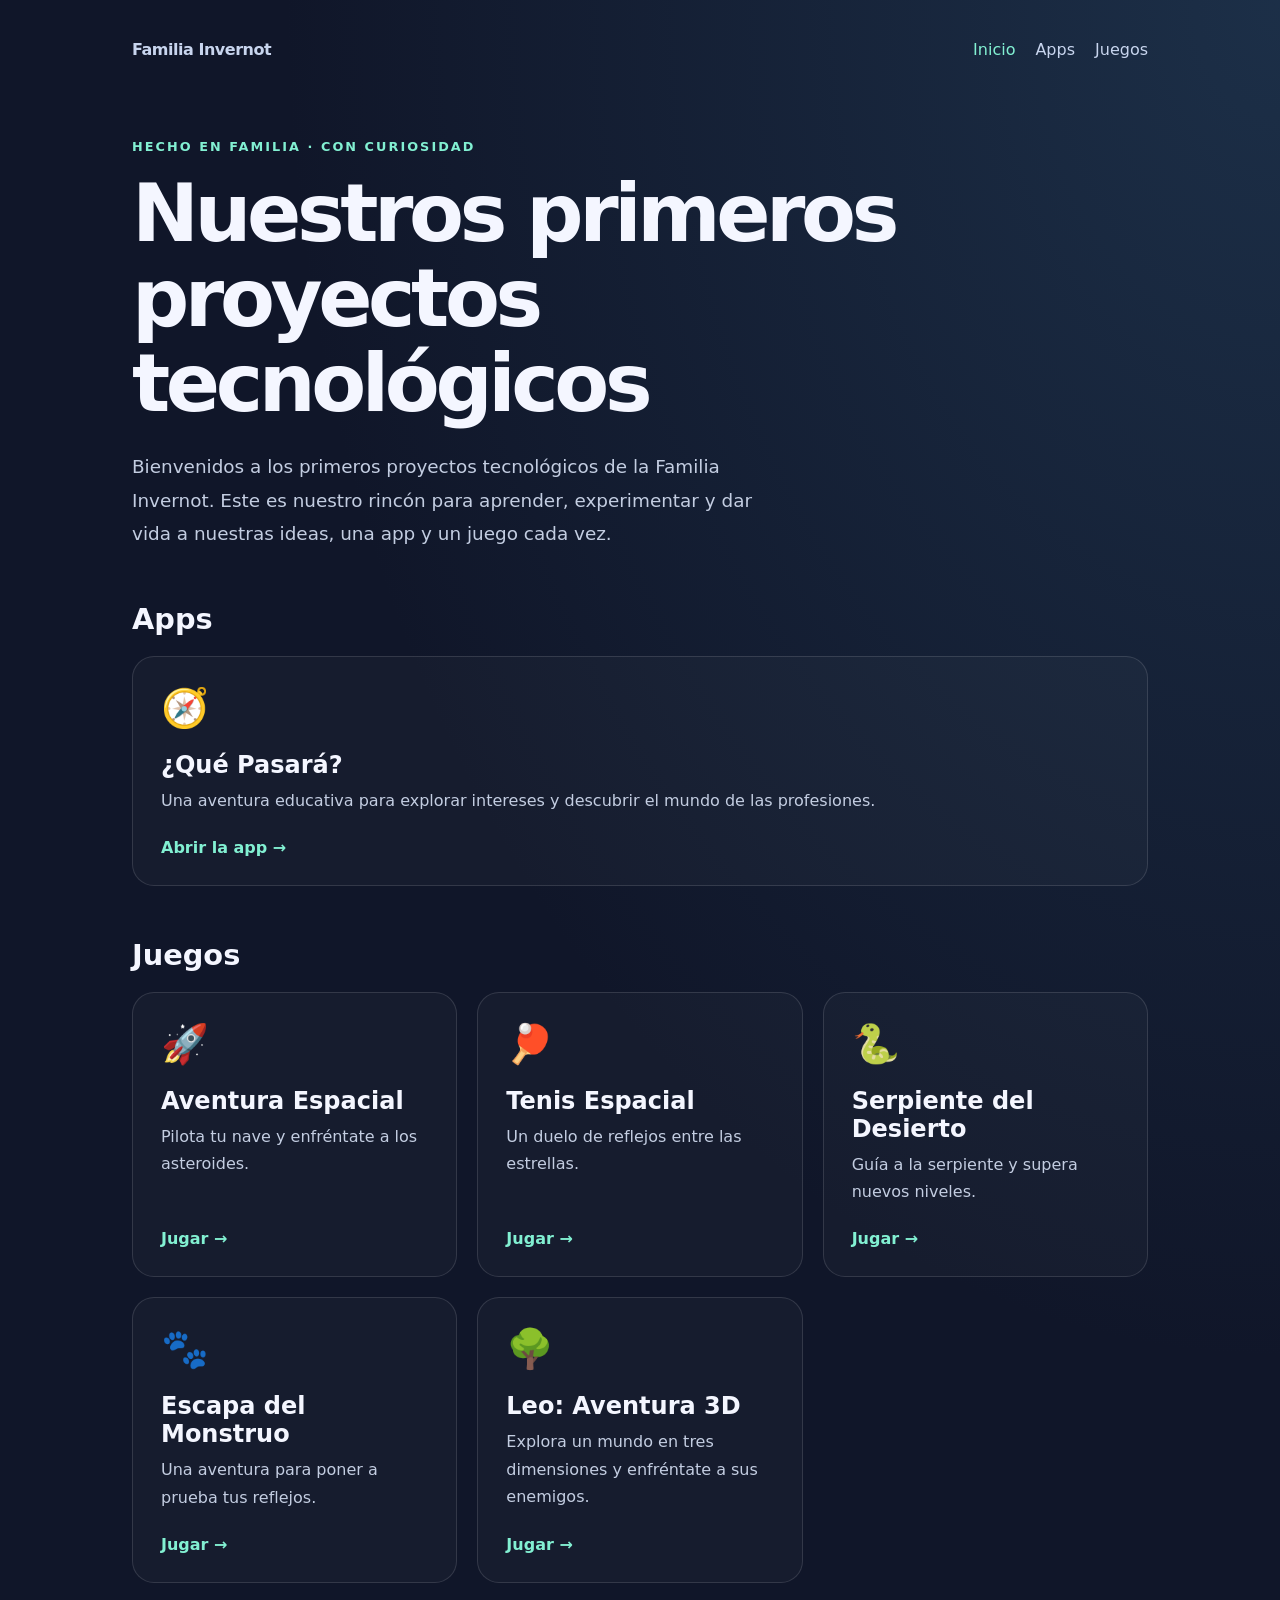
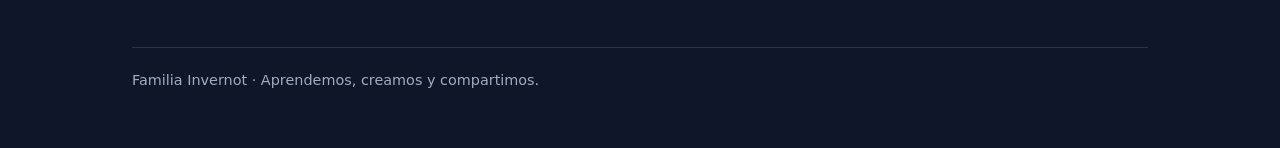
==== index.html @ 86b9d31d "Add initial project files including HTML, CSS, and game logic" ====
<!DOCTYPE html>
<html lang="es">
<head>
<meta charset="utf-8">
<meta name="viewport" content="width=device-width, initial-scale=1">
<meta name="description" content="Bienvenidos a los primeros proyectos tecnológicos de la Familia Invernot. Este es nuestro rincón para aprender, experimentar y dar vida a nuestras ideas, una app y un juego cada vez.">
<title>Nuestros primeros proyectos tecnológicos · Familia Invernot</title>
<link rel="stylesheet" href="assets/site.css">
</head>
<body>
<div class="site-wrap">
<nav class="site-nav" aria-label="Navegación principal">
<a class="site-brand" href="index.html">Familia Invernot</a>
<a href="index.html" aria-current="page">Inicio</a>
<a href="#apps">Apps</a>
<a href="#games">Juegos</a>
</nav>
<main>
<p class="eyebrow">Hecho en familia · Con curiosidad</p>
<h1>Nuestros primeros proyectos tecnológicos</h1>
<p class="intro">Bienvenidos a los primeros proyectos tecnológicos de la Familia Invernot. Este es nuestro rincón para aprender, experimentar y dar vida a nuestras ideas, una app y un juego cada vez.</p>
<section id="apps" aria-labelledby="apps-title">
<h2 id="apps-title">Apps</h2>
<div class="cards">
<a class="card" href="apps/QuePasara_Anime_Imagenes.html"><span class="card-icon" aria-hidden="true">🧭</span><h3>¿Qué Pasará?</h3><p>Una aventura educativa para explorar intereses y descubrir el mundo de las profesiones.</p><span class="card-action">Abrir la app →</span></a>
</div>
</section>
<section id="games" aria-labelledby="games-title">
<h2 id="games-title">Juegos</h2>
<div class="cards">
<a class="card" href="games/spaceship.html"><span class="card-icon" aria-hidden="true">🚀</span><h3>Aventura Espacial</h3><p>Pilota tu nave y enfréntate a los asteroides.</p><span class="card-action">Jugar →</span></a>
<a class="card" href="games/space-tennis.html"><span class="card-icon" aria-hidden="true">🏓</span><h3>Tenis Espacial</h3><p>Un duelo de reflejos entre las estrellas.</p><span class="card-action">Jugar →</span></a>
<a class="card" href="games/snake.html"><span class="card-icon" aria-hidden="true">🐍</span><h3>Serpiente del Desierto</h3><p>Guía a la serpiente y supera nuevos niveles.</p><span class="card-action">Jugar →</span></a>
<a class="card" href="games/gat-i-ratoli.html"><span class="card-icon" aria-hidden="true">🐾</span><h3>Escapa del Monstruo</h3><p>Una aventura para poner a prueba tus reflejos.</p><span class="card-action">Jugar →</span></a>
<a class="card" href="games/leo-nite.html"><span class="card-icon" aria-hidden="true">🌳</span><h3>Leo: Aventura 3D</h3><p>Explora un mundo en tres dimensiones y enfréntate a sus enemigos.</p><span class="card-action">Jugar →</span></a>
</div>
</section>
</main>
<footer>Familia Invernot · Aprendemos, creamos y compartimos.</footer>
</div>
</body>
</html>
---- assets/site.css ----
:root{color-scheme:dark;font-family:system-ui,-apple-system,BlinkMacSystemFont,"Segoe UI",sans-serif;background:#101629;color:#f4f6ff}*{box-sizing:border-box}body{margin:0;min-height:100vh;background:radial-gradient(ellipse at top right,#28486680,transparent 55%)}.site-wrap{max-width:1060px;margin:auto;padding:32px 22px 60px}.site-nav{display:flex;gap:20px;flex-wrap:wrap;align-items:center;margin-bottom:72px}.site-nav a{color:#c8d5ee;text-decoration:none;padding:8px 0}.site-nav a:hover,.site-nav a[aria-current=page]{color:#82f0d2}.site-brand{margin-right:auto;font-weight:800;letter-spacing:-.03em}.eyebrow{color:#82f0d2;font-size:.8rem;font-weight:750;letter-spacing:.16em;text-transform:uppercase}h1{max-width:850px;font-size:clamp(2.6rem,7vw,5rem);line-height:1.06;letter-spacing:-.055em;margin:18px 0 24px}.intro{max-width:650px;color:#c3cde1;font-size:1.15rem;line-height:1.8}.cards{display:grid;grid-template-columns:repeat(auto-fit,minmax(min(100%,280px),1fr));gap:20px;margin-top:42px}.card{display:flex;flex-direction:column;align-items:flex-start;color:inherit;text-decoration:none;background:#ffffff07;border:1px solid #ffffff20;border-radius:22px;padding:28px;transition:background .2s,border-color .2s}.card:hover{background:#ffffff10;border-color:#82f0d2}.card-icon{font-size:2.4rem}.card h3{font-size:1.5rem;margin:20px 0 8px}.card p{color:#c3cde1;line-height:1.7;margin:0 0 24px}.card-action{color:#82f0d2;font-weight:700;margin-top:auto}a:focus-visible{outline:3px solid #ffd481;outline-offset:5px}footer{margin-top:64px;border-top:1px solid #ffffff20;padding-top:24px;color:#9eacc6;font-size:.9rem}.invernot-home{position:fixed;bottom:max(12px,env(safe-area-inset-bottom));left:50%;transform:translateX(-50%);z-index:2147483647;display:inline-flex;align-items:center;justify-content:center;min-height:44px;padding:10px 18px;border:1px solid #ffffff70;border-radius:999px;background:#101629;color:#fff!important;font:700 14px/1.3 system-ui,sans-serif;text-decoration:none;white-space:nowrap;box-shadow:0 4px 18px #0006;touch-action:manipulation}.invernot-home:hover{background:#263d59}.invernot-home:focus-visible{outline:3px solid #ffd481;outline-offset:3px}@media(max-width:600px){.site-nav{margin-bottom:48px;gap:16px}.site-brand{flex-basis:100%}.site-wrap{padding-top:22px}}
.site-wrap section{margin-top:52px;scroll-margin-top:24px}.site-wrap section>h2{font-size:1.8rem;margin:0 0 20px}.site-wrap section .cards{margin-top:0}
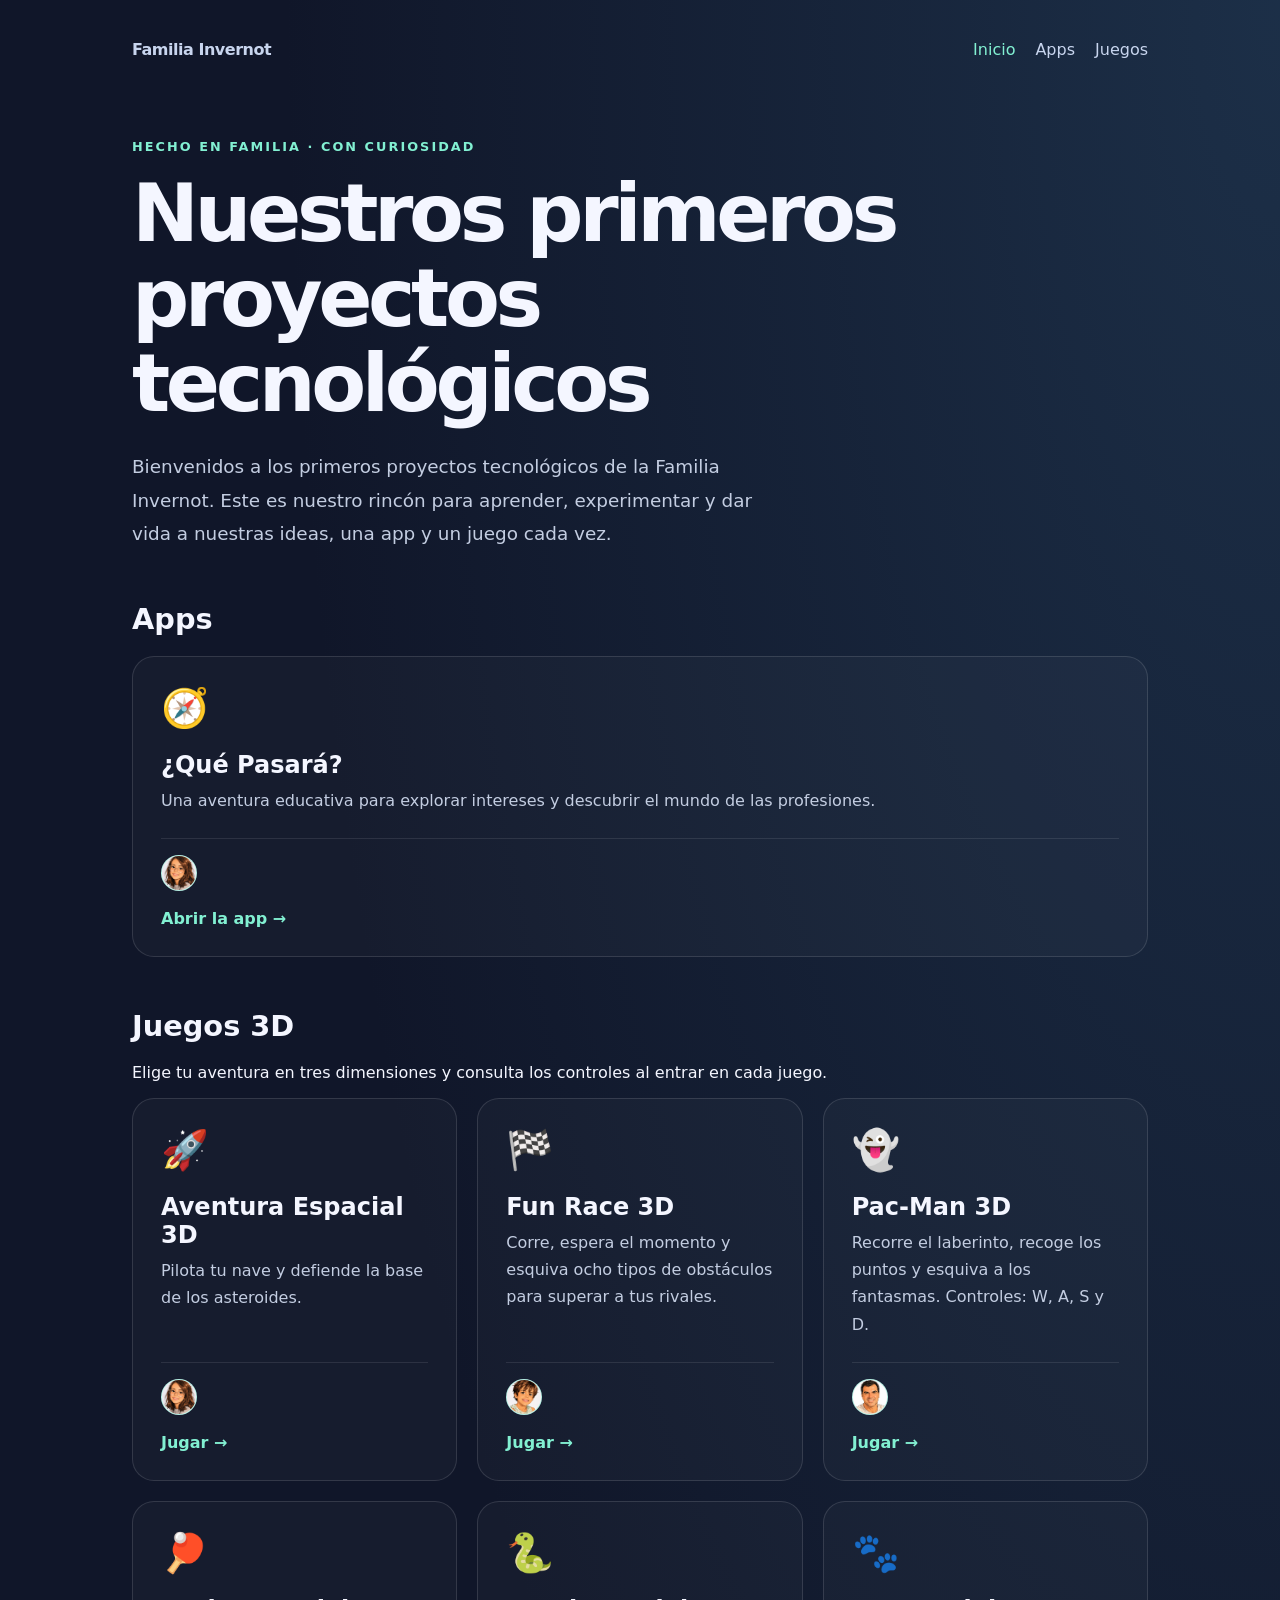
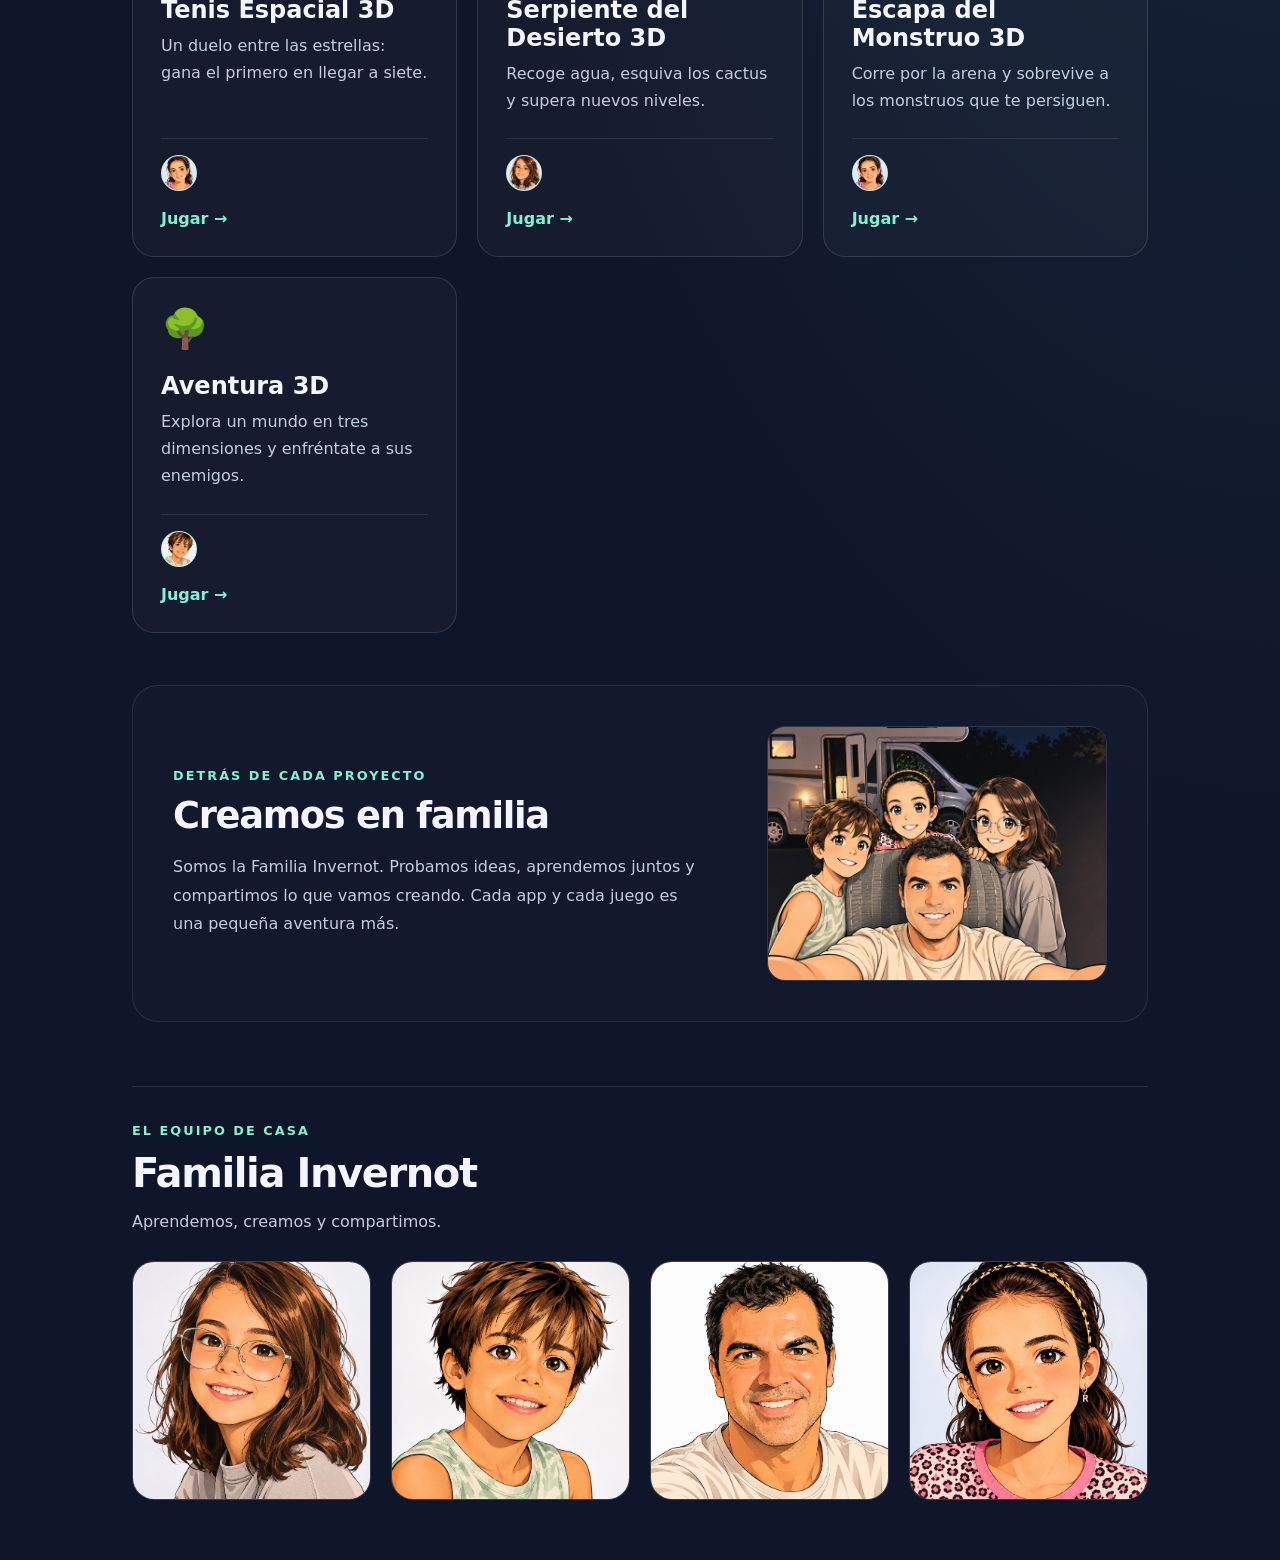
==== commit 80110ca0: "Add initial project files including HTML, CSS, and game logic" ====
--- a/index.html
+++ b/index.html
@@ -22,21 +22,42 @@
 <section id="apps" aria-labelledby="apps-title">
 <h2 id="apps-title">Apps</h2>
 <div class="cards">
-<a class="card" href="apps/QuePasara_Anime_Imagenes.html"><span class="card-icon" aria-hidden="true">🧭</span><h3>¿Qué Pasará?</h3><p>Una aventura educativa para explorar intereses y descubrir el mundo de las profesiones.</p><span class="card-action">Abrir la app →</span></a>
+<a class="card" href="apps/QuePasara_Anime_Imagenes.html"><span class="card-icon" aria-hidden="true">🧭</span><h3>¿Qué Pasará?</h3><p>Una aventura educativa para explorar intereses y descubrir el mundo de las profesiones.</p><span class="card-creator"><img src="assets/img/perfil-01.png" alt="" width="36" height="36" loading="lazy" decoding="async"></span><span class="card-action">Abrir la app →</span></a>
 </div>
 </section>
 <section id="games" aria-labelledby="games-title">
-<h2 id="games-title">Juegos</h2>
+<h2 id="games-title">Juegos 3D</h2>
+<p>Elige tu aventura en tres dimensiones y consulta los controles al entrar en cada juego.</p>
 <div class="cards">
-<a class="card" href="games/spaceship.html"><span class="card-icon" aria-hidden="true">🚀</span><h3>Aventura Espacial</h3><p>Pilota tu nave y enfréntate a los asteroides.</p><span class="card-action">Jugar →</span></a>
-<a class="card" href="games/space-tennis.html"><span class="card-icon" aria-hidden="true">🏓</span><h3>Tenis Espacial</h3><p>Un duelo de reflejos entre las estrellas.</p><span class="card-action">Jugar →</span></a>
-<a class="card" href="games/snake.html"><span class="card-icon" aria-hidden="true">🐍</span><h3>Serpiente del Desierto</h3><p>Guía a la serpiente y supera nuevos niveles.</p><span class="card-action">Jugar →</span></a>
-<a class="card" href="games/gat-i-ratoli.html"><span class="card-icon" aria-hidden="true">🐾</span><h3>Escapa del Monstruo</h3><p>Una aventura para poner a prueba tus reflejos.</p><span class="card-action">Jugar →</span></a>
-<a class="card" href="games/leo-nite.html"><span class="card-icon" aria-hidden="true">🌳</span><h3>Leo: Aventura 3D</h3><p>Explora un mundo en tres dimensiones y enfréntate a sus enemigos.</p><span class="card-action">Jugar →</span></a>
+<a class="card" href="games/spaceship.html"><span class="card-icon" aria-hidden="true">🚀</span><h3>Aventura Espacial 3D</h3><p>Pilota tu nave y defiende la base de los asteroides.</p><span class="card-creator"><img src="assets/img/perfil-01.png" alt="" width="36" height="36" loading="lazy" decoding="async"></span><span class="card-action">Jugar →</span></a>
+<a class="card" href="games/fun_race_3d_orientacion_corregida.html"><span class="card-icon" aria-hidden="true">🏁</span><h3>Fun Race 3D</h3><p>Corre, espera el momento y esquiva ocho tipos de obstáculos para superar a tus rivales.</p><span class="card-creator"><img src="assets/img/perfil-02.png" alt="" width="36" height="36" loading="lazy" decoding="async"></span><span class="card-action">Jugar →</span></a>
+<a class="card" href="games/pacman/index.html"><span class="card-icon" aria-hidden="true">👻</span><h3>Pac-Man 3D</h3><p>Recorre el laberinto, recoge los puntos y esquiva a los fantasmas. Controles: W, A, S y D.</p><span class="card-creator"><img src="assets/img/perfil-03.png" alt="" width="36" height="36" loading="lazy" decoding="async"></span><span class="card-action">Jugar →</span></a>
+<a class="card" href="games/space-tennis.html"><span class="card-icon" aria-hidden="true">🏓</span><h3>Tenis Espacial 3D</h3><p>Un duelo entre las estrellas: gana el primero en llegar a siete.</p><span class="card-creator"><img src="assets/img/perfil-04.png" alt="" width="36" height="36" loading="lazy" decoding="async"></span><span class="card-action">Jugar →</span></a>
+<a class="card" href="games/snake.html"><span class="card-icon" aria-hidden="true">🐍</span><h3>Serpiente del Desierto 3D</h3><p>Recoge agua, esquiva los cactus y supera nuevos niveles.</p><span class="card-creator"><img src="assets/img/perfil-01.png" alt="" width="36" height="36" loading="lazy" decoding="async"></span><span class="card-action">Jugar →</span></a>
+<a class="card" href="games/gat-i-ratoli.html"><span class="card-icon" aria-hidden="true">🐾</span><h3>Escapa del Monstruo 3D</h3><p>Corre por la arena y sobrevive a los monstruos que te persiguen.</p><span class="card-creator"><img src="assets/img/perfil-04.png" alt="" width="36" height="36" loading="lazy" decoding="async"></span><span class="card-action">Jugar →</span></a>
+<a class="card" href="games/leo-nite.html"><span class="card-icon" aria-hidden="true">🌳</span><h3>Aventura 3D</h3><p>Explora un mundo en tres dimensiones y enfréntate a sus enemigos.</p><span class="card-creator"><img src="assets/img/perfil-02.png" alt="" width="36" height="36" loading="lazy" decoding="async"></span><span class="card-action">Jugar →</span></a>
 </div>
 </section>
+<section class="family-section" aria-labelledby="family-title">
+<div class="family-copy">
+<p class="eyebrow">Detrás de cada proyecto</p>
+<h2 id="family-title">Creamos en familia</h2>
+<p>Somos la Familia Invernot. Probamos ideas, aprendemos juntos y compartimos lo que vamos creando. Cada app y cada juego es una pequeña aventura más.</p>
+</div>
+<figure class="family-portrait">
+<img src="assets/img/selfi-family.png" alt="Ilustración de la Familia Invernot junto a una autocaravana." width="1448" height="1086" loading="lazy" decoding="async">
+</figure>
+</section>
 </main>
-<footer>Familia Invernot · Aprendemos, creamos y compartimos.</footer>
+<footer class="family-footer">
+<div class="footer-family-heading"><p class="eyebrow">El equipo de casa</p><h2>Familia Invernot</h2><p>Aprendemos, creamos y compartimos.</p></div>
+<div class="family-profiles" aria-label="Retratos de la Familia Invernot">
+<figure class="family-profile"><img src="assets/img/perfil-01.png" alt="Retrato familiar 1" width="1254" height="1254" loading="lazy" decoding="async"></figure>
+<figure class="family-profile"><img src="assets/img/perfil-02.png" alt="Retrato familiar 2" width="1254" height="1254" loading="lazy" decoding="async"></figure>
+<figure class="family-profile"><img src="assets/img/perfil-03.png" alt="Retrato familiar 3" width="1254" height="1254" loading="lazy" decoding="async"></figure>
+<figure class="family-profile"><img src="assets/img/perfil-04.png" alt="Retrato familiar 4" width="1254" height="1254" loading="lazy" decoding="async"></figure>
+</div>
+</footer>
 </div>
 </body>
-</html>+</html>
--- a/assets/site.css
+++ b/assets/site.css
@@ -1,2 +1,5 @@
 :root{color-scheme:dark;font-family:system-ui,-apple-system,BlinkMacSystemFont,"Segoe UI",sans-serif;background:#101629;color:#f4f6ff}*{box-sizing:border-box}body{margin:0;min-height:100vh;background:radial-gradient(ellipse at top right,#28486680,transparent 55%)}.site-wrap{max-width:1060px;margin:auto;padding:32px 22px 60px}.site-nav{display:flex;gap:20px;flex-wrap:wrap;align-items:center;margin-bottom:72px}.site-nav a{color:#c8d5ee;text-decoration:none;padding:8px 0}.site-nav a:hover,.site-nav a[aria-current=page]{color:#82f0d2}.site-brand{margin-right:auto;font-weight:800;letter-spacing:-.03em}.eyebrow{color:#82f0d2;font-size:.8rem;font-weight:750;letter-spacing:.16em;text-transform:uppercase}h1{max-width:850px;font-size:clamp(2.6rem,7vw,5rem);line-height:1.06;letter-spacing:-.055em;margin:18px 0 24px}.intro{max-width:650px;color:#c3cde1;font-size:1.15rem;line-height:1.8}.cards{display:grid;grid-template-columns:repeat(auto-fit,minmax(min(100%,280px),1fr));gap:20px;margin-top:42px}.card{display:flex;flex-direction:column;align-items:flex-start;color:inherit;text-decoration:none;background:#ffffff07;border:1px solid #ffffff20;border-radius:22px;padding:28px;transition:background .2s,border-color .2s}.card:hover{background:#ffffff10;border-color:#82f0d2}.card-icon{font-size:2.4rem}.card h3{font-size:1.5rem;margin:20px 0 8px}.card p{color:#c3cde1;line-height:1.7;margin:0 0 24px}.card-action{color:#82f0d2;font-weight:700;margin-top:auto}a:focus-visible{outline:3px solid #ffd481;outline-offset:5px}footer{margin-top:64px;border-top:1px solid #ffffff20;padding-top:24px;color:#9eacc6;font-size:.9rem}.invernot-home{position:fixed;bottom:max(12px,env(safe-area-inset-bottom));left:50%;transform:translateX(-50%);z-index:2147483647;display:inline-flex;align-items:center;justify-content:center;min-height:44px;padding:10px 18px;border:1px solid #ffffff70;border-radius:999px;background:#101629;color:#fff!important;font:700 14px/1.3 system-ui,sans-serif;text-decoration:none;white-space:nowrap;box-shadow:0 4px 18px #0006;touch-action:manipulation}.invernot-home:hover{background:#263d59}.invernot-home:focus-visible{outline:3px solid #ffd481;outline-offset:3px}@media(max-width:600px){.site-nav{margin-bottom:48px;gap:16px}.site-brand{flex-basis:100%}.site-wrap{padding-top:22px}}
 .site-wrap section{margin-top:52px;scroll-margin-top:24px}.site-wrap section>h2{font-size:1.8rem;margin:0 0 20px}.site-wrap section .cards{margin-top:0}
+.family-section{display:grid;grid-template-columns:minmax(0,1fr) minmax(240px,340px);gap:clamp(24px,5vw,56px);align-items:center;padding:clamp(24px,4vw,40px);border:1px solid #ffffff18;border-radius:26px;background:#ffffff04}.family-copy .eyebrow{margin:0 0 12px}.family-copy h2{font-size:clamp(1.7rem,4vw,2.3rem);line-height:1.15;letter-spacing:-.035em;margin:0 0 16px}.family-copy>p:last-child{margin:0;color:#c3cde1;line-height:1.8}.family-portrait{margin:0}.family-portrait img{display:block;width:100%;height:auto;border-radius:18px;border:1px solid #ffffff20}@media(max-width:650px){.family-section{grid-template-columns:1fr;gap:24px}.family-portrait{width:min(100%,340px);justify-self:center}}
+.card-creator{display:flex;align-items:center;gap:10px;width:100%;margin-top:auto;padding-top:16px;border-top:1px solid #ffffff18}.card-creator img{display:block;flex:0 0 36px;width:36px;height:36px;border:1px solid #82f0d280;border-radius:50%;object-fit:cover;background:#eef2f7}.card-creator strong{font-size:.9rem;line-height:1.3;color:#f4f6ff}.card .card-action{margin-top:18px}
+.family-footer{padding-top:36px}.footer-family-heading{max-width:620px;margin-bottom:26px}.footer-family-heading .eyebrow{margin:0 0 12px}.footer-family-heading h2{margin:0 0 12px;color:#f4f6ff;font-size:clamp(1.8rem,4vw,2.5rem);line-height:1.15;letter-spacing:-.035em}.footer-family-heading>p:last-child{margin:0;color:#c3cde1;line-height:1.7;font-size:1rem}.family-profiles{display:grid;grid-template-columns:repeat(4,minmax(0,1fr));gap:20px}.family-profile{min-width:0;margin:0;overflow:hidden;border:1px solid #ffffff24;border-radius:22px;background:#ffffff06}.family-profile img{display:block;width:100%;height:auto;aspect-ratio:1;object-fit:cover;background:#eef2f7}@media(max-width:700px){.family-profiles{grid-template-columns:repeat(2,minmax(0,1fr));gap:16px}.family-profile{border-radius:18px}}@media(max-width:360px){.family-profiles{gap:12px}}
